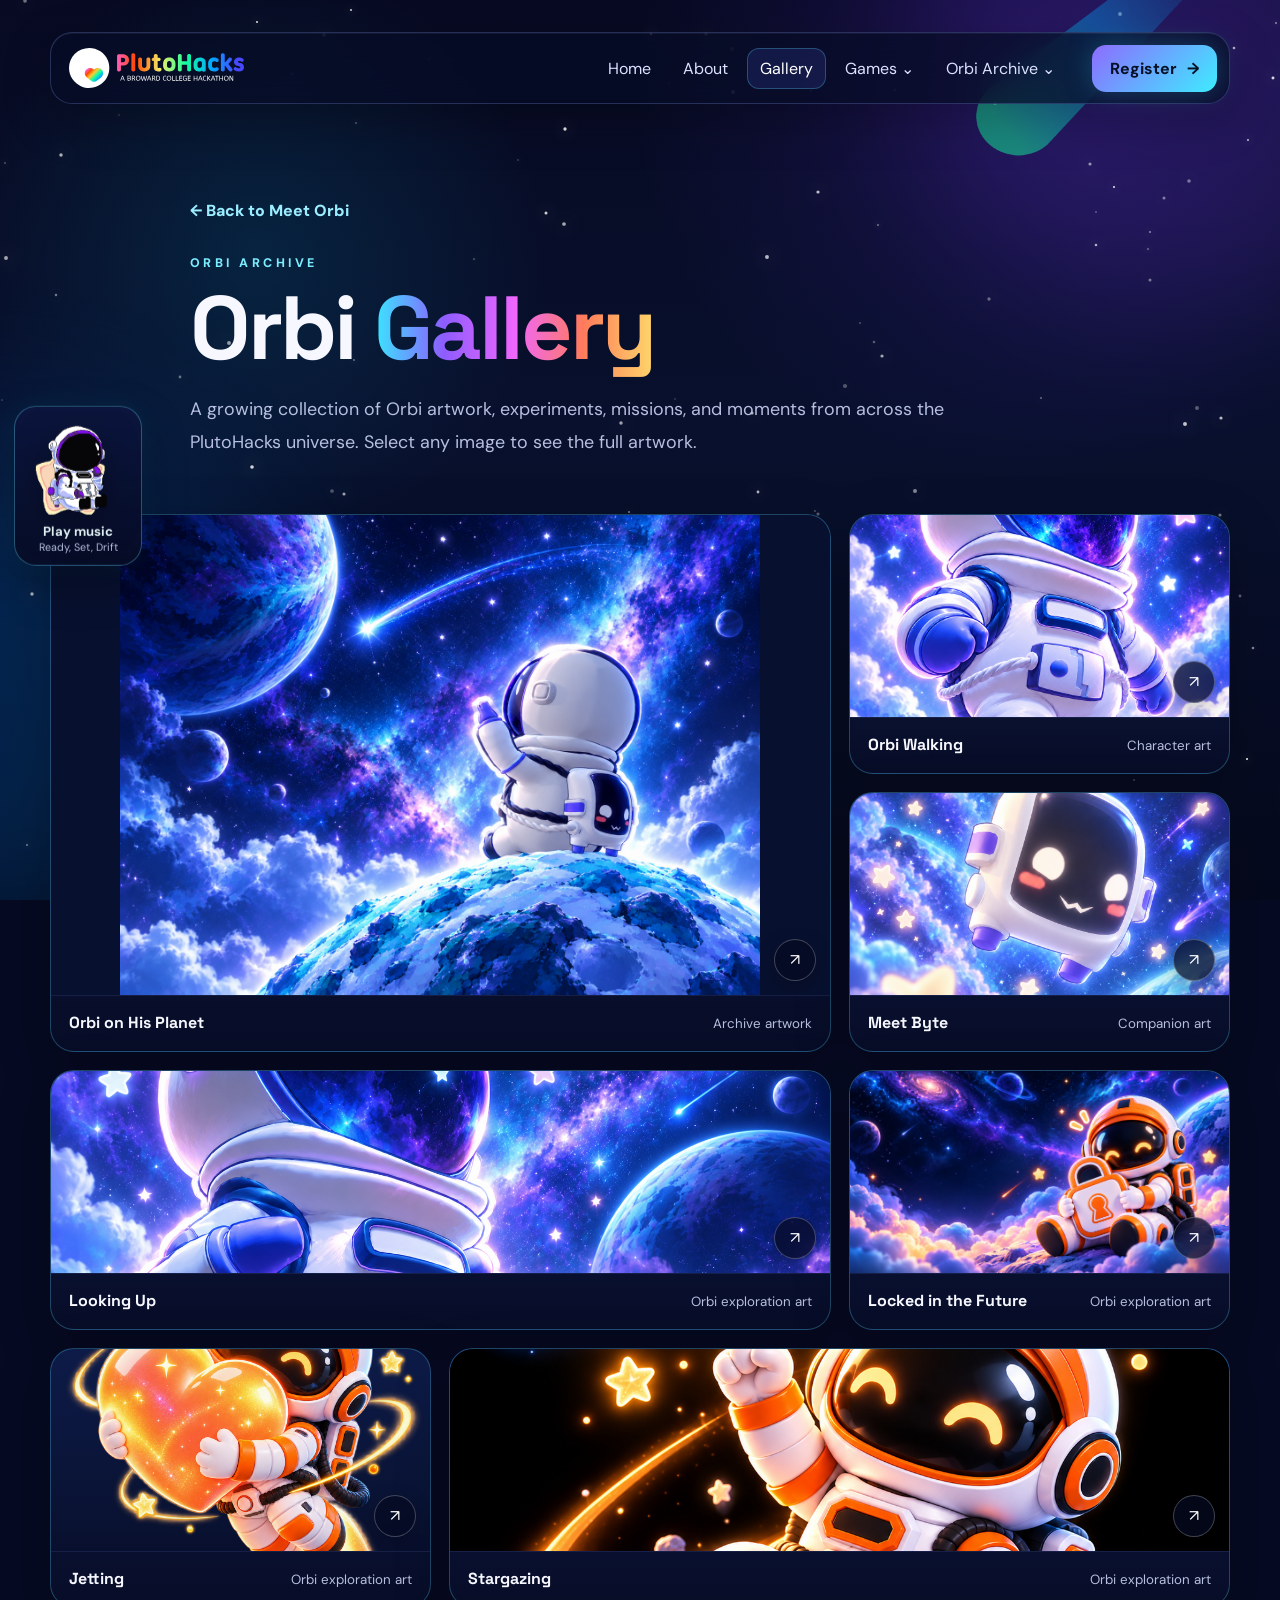
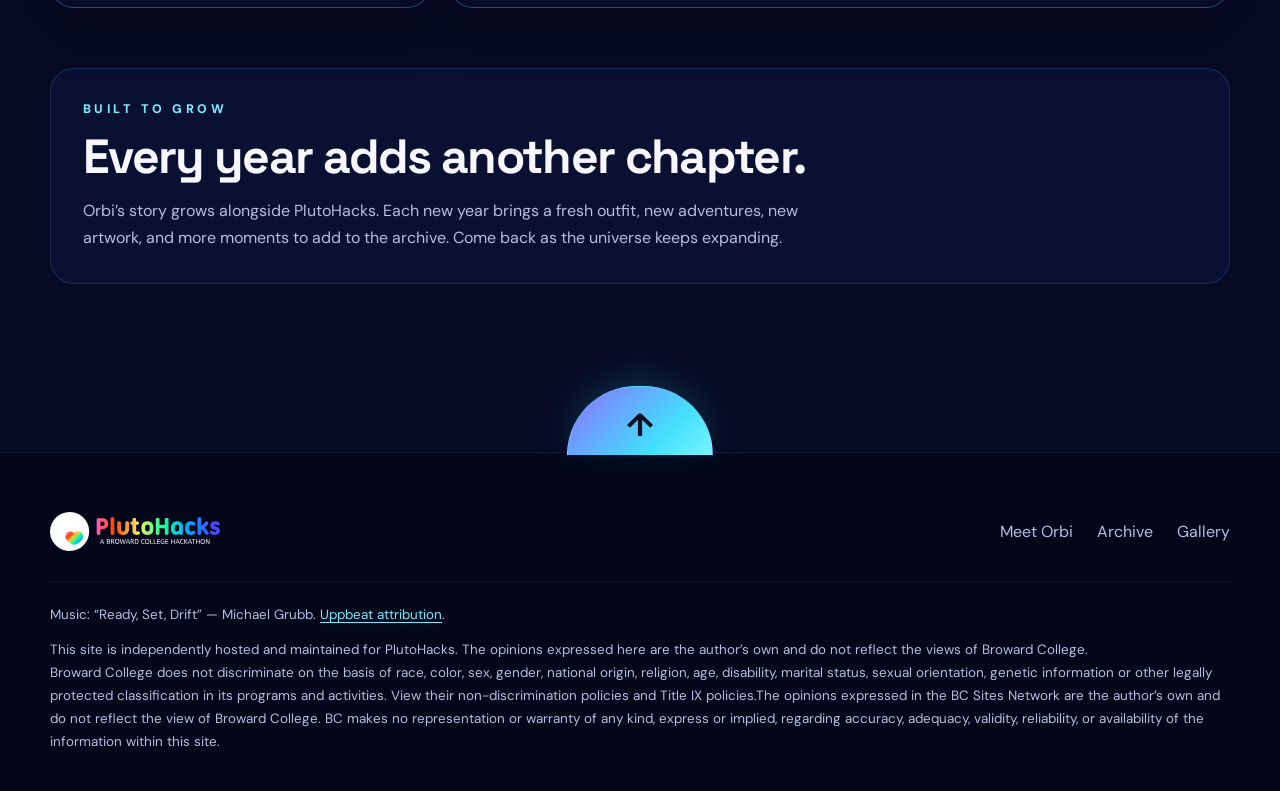
==== gallery.html @ 8a5a54f4 "initial comment" ====
<!doctype html>
<html lang="en">
<head>
  <meta charset="UTF-8" />
  <meta name="viewport" content="width=device-width, initial-scale=1.0" />
  <meta name="description" content="Explore artwork and moments from the PlutoHacks Orbi universe." />
  <title>Orbi Gallery | PlutoHacks</title>

  <link rel="preconnect" href="https://fonts.googleapis.com" />
  <link rel="preconnect" href="https://fonts.gstatic.com" crossorigin />
  <link href="https://fonts.googleapis.com/css2?family=DM+Sans:wght@400;500;600;700&family=Space+Grotesk:wght@500;600;700&display=swap" rel="stylesheet" />
  <link rel="stylesheet" href="styles.css" />
  <script src="script.js" defer></script>
  <script src="cursor.js" defer></script>
  <script src="sky-comets.js" defer></script>
</head>
<body>
  <div class="space-bg" aria-hidden="true">
    <div class="nebula nebula-one"></div>
    <div class="nebula nebula-two"></div>
    <div id="stars"></div>
  </div>

  <header class="site-header">
    <nav class="nav-shell" aria-label="Main navigation">
      <a class="brand" href="https://www.plutohacks.com/" aria-label="PlutoHacks home">
        <img src="assets/images/PlutohacksWhiteLogo.svg" alt="PlutoHacks" />
      </a>

      <button class="nav-toggle" type="button" aria-expanded="false" aria-controls="nav-links">
        <span></span><span></span><span></span>
        <span class="sr-only">Toggle navigation</span>
      </button>

      <div class="nav-links" id="nav-links">
        <a href="index.html">Home</a>
        <a href="index.html#about">About</a>
        <a class="active" href="gallery.html">Gallery</a>

        <div class="archive-menu nav-dropdown games-menu">
          <button class="archive-button dropdown-button" type="button" aria-expanded="false">
            Games <span aria-hidden="true">⌄</span>
          </button>
          <div class="archive-dropdown dropdown-panel">
            <a href="games.html"><span>Orbi Arcade</span><small>New</small></a>
            <a href="games.html#coming-soon"><span>Coming Soon</span></a>
          </div>
        </div>

        <div class="archive-menu nav-dropdown">
          <button class="archive-button dropdown-button" type="button" aria-expanded="false">
            Orbi Archive <span aria-hidden="true">⌄</span>
          </button>
          <div class="archive-dropdown dropdown-panel">
            <a class="current" href="index.html"><span>2026</span><small>Current</small></a>
            <a href="archive/2025/index.html"><span>2025</span></a>
          </div>
        </div>
      </div>

      <a class="nav-cta" href="https://www.plutohacks.com/">Register <span>→</span></a>
    </nav>
  </header>

  <main class="gallery-page">
    <section class="gallery-hero section-shell reveal">
      <a class="back-link" href="index.html#gallery">← Back to Meet Orbi</a>
      <p class="eyebrow">ORBI ARCHIVE</p>
      <h1>Orbi <span class="brand-gradient">Gallery</span></h1>
      <p class="gallery-lead">A growing collection of Orbi artwork, experiments, missions, and moments from across the PlutoHacks universe. Select any image to see the full artwork.</p>
    </section>

    <section class="full-gallery section-shell" aria-label="Orbi artwork gallery">
      <div class="full-gallery-grid">
        <figure class="full-gallery-card feature reveal">
          <button class="gallery-open" type="button" data-caption="Orbi on his planet — archive artwork" aria-label="Open full image: Orbi on his planet">
            <img src="assets/images/OrbiAwayonPlanet.png" alt="Orbi on his planet" />
            <span class="gallery-expand" aria-hidden="true">↗</span>
          </button>
          <figcaption><span>Orbi on His Planet</span><small>Archive artwork</small></figcaption>
        </figure>

        <figure class="full-gallery-card reveal">
          <button class="gallery-open" type="button" data-caption="Orbi walking" aria-label="Open full image: Orbi walking">
            <img src="assets/images/WalkingOrbi.png" alt="Orbi walking" />
            <span class="gallery-expand" aria-hidden="true">↗</span>
          </button>
          <figcaption><span>Orbi Walking</span><small>Character art</small></figcaption>
        </figure>

        <figure class="full-gallery-card reveal">
          <button class="gallery-open" type="button" data-caption="Byte — Orbi's companion" aria-label="Open full image: Byte, Orbi's companion">
            <img src="assets/images/ByteThebackpackSoloJourney.webp" alt="Byte, Orbi's companion" />
            <span class="gallery-expand" aria-hidden="true">↗</span>
          </button>
          <figcaption><span>Meet Byte</span><small>Companion art</small></figcaption>
        </figure>

        <figure class="full-gallery-card wide reveal">
          <button class="gallery-open" type="button" data-caption="Orbi looking upward" aria-label="Open full image: Orbi looking upward">
            <img src="assets/images/OrbiLookingUp.png" alt="Orbi looking upward" />
            <span class="gallery-expand" aria-hidden="true">↗</span>
          </button>
          <figcaption><span>Looking Up</span><small>Orbi exploration art</small></figcaption>
        </figure>

        <figure class="full-gallery-card reveal">
          <button class="gallery-open" type="button" data-caption="Orbi 2026 With the Lock" aria-label="Open full image: Orbi 2026 With the Lock">
            <img src="assets/images/OrbiWithTheLock.png" alt="Orbi 2026 With the Lock" />
            <span class="gallery-expand" aria-hidden="true">↗</span>
          </button>
          <figcaption><span>Locked in the Future</span><small>Orbi exploration art</small></figcaption>
        </figure>

        <figure class="full-gallery-card reveal">
          <button class="gallery-open" type="button" data-caption="Orbi 2026 Hero Image" aria-label="Open full image: Orbi 2026 Hero Image">
            <img src="assets/images/Orbi2026 Hero Image.png" alt="Orbi 2026 Hero Image" />
            <span class="gallery-expand" aria-hidden="true">↗</span>
          </button>
          <figcaption><span>Jetting</span><small>Orbi exploration art</small></figcaption>
        </figure>

        <figure class="full-gallery-card wide reveal">
          <button class="gallery-open" type="button" data-caption="Orbi 2026 Stargazing" aria-label="Open full image: Orbi 2026 Stargazing">
            <img src="assets/images/Orbi2026PointingAtTheStars.png" alt="Orbi 2026 Stargazing" />
            <span class="gallery-expand" aria-hidden="true">↗</span>
          </button>
          <figcaption><span>Stargazing</span><small>Orbi exploration art</small></figcaption>
        </figure>

      </div>

      <div class="gallery-note reveal">
        <p class="eyebrow">BUILT TO GROW</p>
        <h2>Every year adds another chapter.</h2>
        <p>Orbi’s story grows alongside PlutoHacks. Each new year brings a fresh outfit, new adventures, new artwork, and more moments to add to the archive. Come back as the universe keeps expanding.</p>
      </div>
    </section>
  </main>

  <aside class="orbi-music-player" aria-label="Orbi music player">
    <button class="orbi-music-toggle" type="button" aria-pressed="false" aria-label="Play Ready, Set, Drift and switch Orbi animation">
      <span class="orbi-music-gif-wrap" aria-hidden="true">
        <img class="orbi-music-gif orbi-music-gif-wave" src="assets/music-player/orbi-wave.gif" alt="" />
        <img class="orbi-music-gif orbi-music-gif-snap" src="assets/music-player/orbi-snap.gif" alt="" hidden />
      </span>
      <span class="orbi-music-copy">
        <strong class="orbi-music-status">Play music</strong>
        <small>Ready, Set, Drift</small>
      </span>
    </button>
    <audio class="orbi-music-audio" src="assets/music-player/ready-set-drift.mp3" loop preload="none"></audio>
  </aside>

  <footer class="footer">

    <button class="footer-back-to-top" type="button" aria-label="Back to top" title="Back to top">
      <span aria-hidden="true">↑</span>
    </button>
    <div class="section-shell footer-top">
      <img src="assets/images/PlutohacksWhiteLogo.svg" alt="PlutoHacks" />
      <div class="footer-links">
        <a href="index.html">Meet Orbi</a>
        <a href="index.html#evolution">Archive</a>
        <a href="gallery.html">Gallery</a>
      </div>
    </div>
    <div class="section-shell footer-legal">
      <p class="music-attribution">Music: “Ready, Set, Drift” — Michael Grubb. <a href="https://uppbeat.io/t/michael-grubb/ready-set-drift" target="_blank" rel="noopener noreferrer">Uppbeat attribution</a>.</p>
      <p>This site is independently hosted and maintained for PlutoHacks. The opinions expressed here are the author’s own and do not reflect the views of Broward College.</p>
      <p>Broward College does not discriminate on the basis of race, color, sex, gender, national origin, religion, age, disability, marital status, sexual orientation, genetic information or other legally protected classification in its programs and activities.​​ View their non-discrimination policies and Title IX policies.​​
         The opinions expressed in the BC Sites Network are the author’s own and do not reflect the view of Broward College. BC makes no representation or warranty of any kind, express or implied, regarding accuracy, adequacy, validity, reliability, or availability of the information within this site.</p>
    </div>
  </footer>

  <div class="image-lightbox" id="image-lightbox" role="dialog" aria-modal="true" aria-hidden="true" aria-label="Full-size gallery image">
    <div class="lightbox-panel" role="document">
      <button class="lightbox-close" type="button" aria-label="Close full image">×</button>
      <img class="lightbox-image" src="" alt="" />
      <p class="lightbox-caption"></p>
    </div>
  </div>
      <!--Special Background effects & Cursor-->
    <canvas id="comet-cursor" aria-hidden="true"></canvas>
    <canvas id="sky-comets" aria-hidden="true"></canvas>
</body>
</html>
---- styles.css ----
:root {
  --bg: #060a22;
  --bg-2: #0a1031;
  --surface: rgba(14, 24, 66, 0.72);
  --surface-strong: rgba(18, 31, 83, 0.92);
  --line: rgba(121, 151, 255, 0.25);
  --text: #f7f8ff;
  --muted: #b6bfdf;
  --cyan: #39e7ff;
  --blue: #4c8dff;
  --violet: #8e5cff;
  --pink: #ee66ff;
  --coral: #ff7b5b;
  --gold: #ffd56a;
  --shadow: 0 24px 80px rgba(0, 0, 0, 0.35);
  --radius-xl: 32px;
  --radius-lg: 24px;
  --radius-md: 18px;
  --page: min(1180px, calc(100% - 40px));
}

* { box-sizing: border-box; }
html { scroll-behavior: smooth; }
body {
  margin: 0;
  min-height: 100vh;
  overflow-x: hidden;
  color: var(--text);
  background: var(--bg);
  font-family: "DM Sans", sans-serif;
}
img { display: block; max-width: 100%; }
a { color: inherit; text-decoration: none; }
button { font: inherit; }

.sr-only {
  position: absolute;
  width: 1px;
  height: 1px;
  padding: 0;
  margin: -1px;
  overflow: hidden;
  clip: rect(0, 0, 0, 0);
  white-space: nowrap;
  border: 0;
}

.space-bg {
  position: fixed;
  inset: 0;
  z-index: -10;
  overflow: hidden;
  background:
    radial-gradient(circle at 80% 10%, rgba(110, 49, 255, 0.16), transparent 30%),
    radial-gradient(circle at 20% 28%, rgba(0, 213, 255, 0.11), transparent 24%),
    linear-gradient(180deg, #070a22 0%, #08102d 48%, #05091c 100%);
}

#stars { position: absolute; inset: 0; }
.star-dot {
  position: absolute;
  width: 2px;
  height: 2px;
  border-radius: 50%;
  background: white;
  box-shadow: 0 0 10px rgba(255,255,255,.85);
  animation: twinkle 3.5s ease-in-out infinite;
}
@keyframes twinkle { 0%,100%{opacity:.25} 50%{opacity:1} }

.nebula {
  position: absolute;
  width: 520px;
  height: 520px;
  border-radius: 50%;
  filter: blur(80px);
  opacity: .18;
}
.nebula-one { top: -200px; right: -160px; background: #7c3cff; }
.nebula-two { top: 48%; left: -260px; background: #008cff; }

.section-shell { width: var(--page); margin: 0 auto; }

.site-header {
  position: sticky;
  top: 16px;
  z-index: 50;
  padding: 16px 0;
}
.nav-shell {
  width: var(--page);
  min-height: 72px;
  margin: 0 auto;
  padding: 10px 12px 10px 18px;
  display: flex;
  align-items: center;
  gap: 24px;
  border: 1px solid rgba(135, 164, 255, .24);
  border-radius: 22px;
  background: rgba(7, 12, 39, .76);
  backdrop-filter: blur(20px);
  box-shadow: 0 16px 50px rgba(0,0,0,.24), inset 0 1px 0 rgba(255,255,255,.05);
}
.brand { flex: 0 0 auto; }
.brand img { width: 175px; }
.nav-links {
  display: flex;
  align-items: center;
  justify-content: center;
  gap: 6px;
  margin-left: auto;
}
.nav-links > a,
.archive-button {
  border: 0;
  background: transparent;
  color: #dce2ff;
  padding: 10px 13px;
  border-radius: 12px;
  cursor: pointer;
  transition: .2s ease;
}
.nav-links > a:hover,
.archive-button:hover,
.nav-links > a.active {
  background: rgba(92, 108, 255, .14);
  color: white;
}
.nav-links > a.active { box-shadow: inset 0 0 0 1px rgba(92, 217, 255, .28); }
.nav-cta {
  flex: 0 0 auto;
  display: inline-flex;
  align-items: center;
  gap: 10px;
  padding: 13px 18px;
  border-radius: 14px;
  color: #071125;
  font-weight: 700;
  background: linear-gradient(135deg, #8d6cff, #3eecff);
  box-shadow: 0 0 28px rgba(57, 231, 255, .25);
}
.archive-menu { position: relative; }
.archive-dropdown {
  position: absolute;
  top: calc(100% + 10px);
  right: 0;
  width: 170px;
  padding: 8px;
  border: 1px solid rgba(135, 164, 255, .24);
  border-radius: 16px;
  background: rgba(10, 17, 49, .97);
  box-shadow: var(--shadow);
  opacity: 0;
  visibility: hidden;
  transform: translateY(-6px);
  transition: .2s ease;
}
.archive-menu.open .archive-dropdown { opacity: 1; visibility: visible; transform: translateY(0); }
.archive-dropdown a {
  display: flex;
  align-items: center;
  justify-content: space-between;
  padding: 10px 12px;
  border-radius: 10px;
  color: var(--muted);
}
.archive-dropdown a:hover { background: rgba(83, 102, 255, .13); color: white; }
.archive-dropdown .current { color: white; }
.archive-dropdown small {
  padding: 3px 8px;
  border-radius: 999px;
  color: #04151c;
  background: var(--cyan);
  font-size: .68rem;
  font-weight: 800;
}
.games-menu .archive-dropdown a:first-child small {
  background: linear-gradient(90deg, #ffd56a, #ff9d66);
  color: #071125;
}
.nav-toggle { display: none; }

.hero {
  position: relative;
  z-index: 1;
  display: grid;
  grid-template-columns: .9fr 1.1fr;
  align-items: center;
}
.eyebrow {
  margin: 0 0 16px;
  color: #7cecff;
  font-size: .78rem;
  font-weight: 800;
  letter-spacing: .28em;
}
h1,h2,h3 { margin: 0; font-family: "Space Grotesk", sans-serif; letter-spacing: -.035em; }
h1 { font-size: clamp(4rem, 7vw, 6.8rem); line-height: .92; }
h2 { font-size: clamp(2.4rem, 4vw, 4rem); line-height: 1; }
h3 { font-size: 1.35rem; }
.year-gradient,
.brand-gradient {
  background: linear-gradient(90deg, var(--cyan), var(--violet), var(--pink), var(--coral), var(--gold));
  -webkit-background-clip: text;
  background-clip: text;
  color: transparent;
}
.year-gradient { display: block; }
.hero-kicker {
  margin: 24px 0 12px;
  font-size: 1.3rem;
  font-weight: 700;
}
.hero-text,
.section-intro > p:last-child,
.section-heading-row p,
.glass-card p,
.year-card p,
.cta-panel p,
.footer-legal p {
  color: var(--muted);
  line-height: 1.7;
}
.hero-text { max-width: 610px; font-size: 1.08rem; }
.hero-actions { display: flex; flex-wrap: wrap; gap: 14px; margin-top: 30px; }
.button {
  min-height: 50px;
  padding: 0 20px;
  display: inline-flex;
  align-items: center;
  justify-content: center;
  gap: 10px;
  border-radius: 14px;
  font-weight: 800;
  transition: .2s ease;
}
.button:hover { transform: translateY(-2px); }
.button-primary {
  color: #06111b;
  background: linear-gradient(120deg, #d96bff, #3ce8ff);
  box-shadow: 0 0 30px rgba(69, 222, 255, .24);
}
.button-secondary { border: 1px solid rgba(112, 215, 255, .45); background: rgba(14, 24, 66, .38); }

.hero-art {
  position: relative;
  display: grid;
  place-items: center;
  isolation: isolate;
  overflow: visible;
}
.hero-art::before {
  content: "";
  position: absolute;
  inset: 10% 10% 8% 10%;
  z-index: -3;
  border-radius: 50%;
  background: radial-gradient(circle at 50% 50%, rgba(77, 231, 255, .18), transparent 46%), radial-gradient(circle at 70% 25%, rgba(200, 73, 255, .16), transparent 34%);
  filter: blur(10px);
}
.hero-art::after {
  content: "";
  position: absolute;
  left: 12%;
  right: 12%;
  bottom: 1%;
  height: 22%;
  z-index: -2;
  border-radius: 50%;
  background: radial-gradient(circle at 50% 55%, rgba(103, 214, 255, .18), rgba(147, 92, 255, .06) 50%, transparent 75%);
  filter: blur(16px);
}
.hero-art-clean {
  align-self: end;
}
.orbi-frame {
  width: min(100%, 860px);
  margin-top: -14px;
  padding-inline: 0;
  display: grid;
  place-items: center;
  overflow: visible;
  background: none;
}
.orbi-frame img {
  width: min(100%, 810px);
  max-width: 100%;
  height: auto;
  display: block;
  transform: none;
  filter: saturate(1.08) drop-shadow(0 34px 42px rgba(0,0,0,.38));
}
.orbit {
  position: absolute;
  border: 2px solid rgba(83, 217, 255, .28);
  border-radius: 50%;
  transform: rotate(-18deg);
  z-index: -2;
}
.orbit-one { width: 96%; height: 36%; }
.orbit-two { width: 76%; height: 24%; border-color: rgba(180, 81, 255, .32); transform: rotate(26deg); }
.planet-small {
  position: absolute;
  top: 2%; right: 9%;
  width: 62px; height: 62px;
  border-radius: 50%;
  background: radial-gradient(circle at 35% 32%, #9af7ff, #0aa5ff 42%, #5d3af1 76%, #1c1948 100%);
  box-shadow: 0 0 34px rgba(0, 200, 255, .42);
}
.glow-star { position: absolute; color: var(--gold); filter: drop-shadow(0 0 12px #ffc95b); }
.star-one { top: 19%; left: 10%; font-size: 3rem; }
.star-two { right: 6%; bottom: 22%; font-size: 1.8rem; }
.hand-note { position: absolute; right: 0; top: 18%; color: #d9e2ff; font-size: 1.08rem; transform: rotate(-7deg); }


/* Full-bleed Haikei wave transition below the hero */
.hero-wave-divider {
  position: relative;
  z-index: 0;
  width: 100%;
  margin-top: clamp(-138px, -10vw, -86px);
  overflow: hidden;
  line-height: 0;
  pointer-events: none;
}
.hero-wave-divider::before {
  content: "";
  position: absolute;
  inset: 20% 0 0;
  background: linear-gradient(180deg, transparent, rgba(9, 16, 45, .22));
  pointer-events: none;
}
.hero-wave-divider img {
  width: 100%;
  height: clamp(165px, 19vw, 290px);
  display: block;
  object-fit: fill;
  object-position: center top;
}

.about { padding: 100px 0; display: grid; grid-template-columns: .72fr 1.28fr; gap: 54px; align-items: start; }
.section-intro { position: sticky; top: 120px; }
.section-intro h2 { margin-bottom: 24px; }
.feature-grid { display: grid; grid-template-columns: repeat(3, 1fr); gap: 18px; }
.glass-card {
  position: relative;
  overflow: hidden;
  min-height: 470px;
  padding: 16px 18px 24px;
  border: 1px solid rgba(117, 154, 255, .26);
  border-radius: var(--radius-lg);
  background: linear-gradient(180deg, rgba(16,31,82,.82), rgba(10,16,45,.78));
  box-shadow: inset 0 1px 0 rgba(255,255,255,.04), var(--shadow);
}
.card-visual {
  height: auto;
  aspect-ratio: 16 / 10;
  margin: -4px -6px 20px;
  display: grid;
  place-items: center;
  overflow: hidden;
  border-radius: 18px;
  background: radial-gradient(circle, rgba(54, 165, 255, .28), rgba(10, 16, 45, .25) 65%);
}
.card-visual img {
  width: 100%;
  height: 100%;
  object-fit: contain;
  object-position: center;
}
.crop-top img { object-position: center; }
.star-card { font-size: 5rem; color: var(--gold); text-shadow: 0 0 24px rgba(255,208,89,.8); }
.icon-pill { margin-bottom: 12px; font-size: 1.25rem; }
.glass-card h3 { margin-bottom: 10px; }

.evolution {
  padding: 100px 0 110px;
  border-block: 1px solid rgba(111, 141, 255, .10);
  background: linear-gradient(180deg, rgba(10, 20, 56, .36), rgba(7, 12, 37, .55));
}
.section-heading-row { display: flex; justify-content: space-between; align-items: end; gap: 30px; margin-bottom: 34px; }
.section-heading-row h2 { margin-bottom: 12px; }
.evolution-carousel {
  position: relative;
}
.evolution-controls {
  display: grid;
  grid-template-columns: 48px 1fr 48px;
  gap: 14px;
  align-items: center;
  margin-bottom: 18px;
}
.evolution-hint {
  margin: 0;
  text-align: center;
  color: #9eb1db;
  font-size: .88rem;
}
.evolution-arrow {
  width: 48px;
  height: 48px;
  display: grid;
  place-items: center;
  border-radius: 50%;
  border: 1px solid rgba(117, 154, 255, .35);
  background: rgba(12, 23, 61, .86);
  color: #eaf4ff;
  font-size: 1.25rem;
  cursor: pointer;
  transition: transform .2s ease, border-color .2s ease, background .2s ease, opacity .2s ease;
}
.evolution-arrow:hover:not(:disabled),
.evolution-arrow:focus-visible:not(:disabled) {
  transform: translateY(-2px);
  border-color: rgba(95, 234, 255, .82);
  background: rgba(27, 50, 108, .95);
}
.evolution-arrow:disabled {
  opacity: .3;
  cursor: default;
}
.evolution-viewport {
  position: relative;
  overflow: hidden;
}
.evolution-viewport::before,
.evolution-viewport::after {
  content: "";
  position: absolute;
  z-index: 2;
  top: 0;
  bottom: 12px;
  width: 54px;
  pointer-events: none;
}
.evolution-viewport::before {
  left: 0;
  background: linear-gradient(90deg, rgba(8, 14, 40, .92), transparent);
}
.evolution-viewport::after {
  right: 0;
  background: linear-gradient(270deg, rgba(8, 14, 40, .92), transparent);
}
.evolution-track {
  display: flex;
  gap: 24px;
  overflow-x: auto;
  overscroll-behavior-inline: contain;
  scroll-snap-type: x mandatory;
  scroll-behavior: smooth;
  scrollbar-width: none;
  padding: 10px 54px 22px;
  cursor: grab;
}
.evolution-track::-webkit-scrollbar { display: none; }
.evolution-track.dragging {
  cursor: grabbing;
  scroll-snap-type: none;
  scroll-behavior: auto;
}
.year-card {
  position: relative;
  flex: 0 0 clamp(330px, 70vw, 520px);
  min-height: 340px;
  padding: 28px;
  display: grid;
  grid-template-columns: 1fr 1fr;
  align-items: center;
  overflow: hidden;
  scroll-snap-align: center;
  border-radius: 28px;
  border: 1px solid rgba(117, 154, 255, .27);
  background: linear-gradient(145deg, rgba(18, 35, 85, .86), rgba(9, 15, 44, .88));
  box-shadow: var(--shadow);

}

.year-card:not(:last-child)::after {
  content: "";
  position: absolute;
  top: 50%;
  right: -25px;
  width: 25px;
  height: 1px;
  background: linear-gradient(90deg, rgba(95, 234, 255, .58), rgba(152, 108, 255, .25));
}

.year-2026 { border-color: rgba(57, 231, 255, .62); box-shadow: 0 0 50px rgba(77, 104, 255, .12), inset 0 0 36px rgba(80, 219, 255, .06); }
.evolution-progress {
  height: 4px;
  margin: 4px 54px 0;
  overflow: hidden;
  border-radius: 999px;
  background: rgba(111, 141, 255, .12);
}
.evolution-progress-bar {
  display: block;
  width: 0;
  height: 100%;
  border-radius: inherit;
  background: linear-gradient(90deg, #5feaff, #986cff, #ff8e75);
  transition: width .12s linear;
}
.year-card img { width: 100%; max-height: 250px; object-fit: contain; }
.year-pill { display: inline-flex; padding: 6px 11px; border-radius: 999px; background: #1d3977; color: #e6edff; font-weight: 800; font-size: .8rem; margin-bottom: 16px; }
.year-pill.current { background: linear-gradient(90deg, #5feaff, #986cff); color: #061321; }
.mini-label { margin: 8px 0 10px !important; color: #80eaff !important; font-size: .75rem; font-weight: 800; letter-spacing: .18em; }
.year-copy > a { display: inline-block; margin-top: 12px; color: #7cecff; font-weight: 700; }
.future-orbi {
  width: 210px; height: 210px;
  justify-self: end;
  display: grid;
  place-items: center;
  border-radius: 50%;
  border: 1px dashed rgba(120, 235, 255, .55);
  color: #d8f8ff;
  text-align: center;
  font-weight: 800;
  letter-spacing: .12em;
  background: radial-gradient(circle, rgba(66, 205, 255, .22), rgba(120, 62, 255, .08) 55%, transparent 70%);
}

.gallery { padding: 110px 0; }
.text-link { color: #78ecff; font-weight: 800; white-space: nowrap; }
.gallery-grid { display: grid; grid-template-columns: 1.3fr .85fr .85fr; grid-template-rows: 210px 210px; gap: 16px; }
.gallery-item { margin: 0; overflow: hidden; border-radius: 20px; border: 1px solid rgba(70, 222, 255, .36); background: #101a49; box-shadow: 0 0 30px rgba(0, 222, 255, .08); }
.gallery-item img { width: 100%; height: 100%; object-fit: cover; transition: transform .35s ease; }
.gallery-item:hover img { transform: scale(1.045); }
.gallery-main { grid-row: 1 / 3; }
.gallery-main img { object-fit: contain; background: radial-gradient(circle, #173a77, #07102f 70%); }

.cta { padding: 20px 0 110px; }
.cta-panel {
  min-height: 330px;
  position: relative;
  overflow: hidden;
  padding: 54px;
  display: grid;
  grid-template-columns: 1fr .45fr;
  align-items: center;
  border: 1px solid rgba(111, 160, 255, .30);
  border-radius: var(--radius-xl);
  background:
    radial-gradient(circle at 88% 24%, rgba(123, 67, 255, .20), transparent 35%),
    radial-gradient(circle at 13% 100%, rgba(0, 196, 255, .14), transparent 36%),
    linear-gradient(135deg, rgba(15,31,78,.94), rgba(7,13,38,.94));
  box-shadow: var(--shadow);
}
.cta-panel h2 { margin-bottom: 16px; }
.cta-panel p { max-width: 720px; }
.cta-planet-art {
  position: relative;
  justify-self: center;
  width: min(100%, 360px);
  display: grid;
  place-items: center;
  filter: drop-shadow(0 0 34px rgba(91, 190, 255, .24));
}
.cta-planet-art img {
  display: block;
  width: 100%;
  height: auto;
  object-fit: contain;
}

.footer { border-top: 1px solid rgba(126, 151, 255, .12); background: rgba(3, 7, 22, .66); }
.footer-top { min-height: 100px; display: flex; align-items: center; justify-content: space-between; gap: 30px; }
.footer-top img { width: 170px; }
.footer-links { display: flex; gap: 24px; color: var(--muted); }
.footer-legal { padding: 22px 0 38px; border-top: 1px solid rgba(126,151,255,.1); }
.footer-legal p { margin: 0; font-size: .84rem; }

.reveal { opacity: 0; transform: translateY(20px); transition: opacity .65s ease, transform .65s ease; }
.reveal.visible { opacity: 1; transform: none; }

@media (max-width: 980px) {
  .nav-cta { display: none; }
  .nav-toggle { margin-left: auto; width: 44px; height: 44px; display: grid; place-content: center; gap: 5px; border: 1px solid var(--line); border-radius: 12px; background: rgba(255,255,255,.03); }
  .nav-toggle span:not(.sr-only) { width: 20px; height: 2px; background: white; display: block; }
  .nav-links {
    position: absolute;
    left: 20px; right: 20px; top: calc(100% + 8px);
    padding: 12px;
    display: none;
    flex-direction: column;
    align-items: stretch;
    border: 1px solid var(--line);
    border-radius: 18px;
    background: rgba(7, 12, 39, .98);
  }
  .nav-links.open { display: flex; }
  .archive-dropdown { position: static; width: 100%; margin-top: 6px; }
  .hero { min-height: auto; grid-template-columns: 1fr; padding-top: 70px; }
  .hero-copy { text-align: center; }
  .hero-text { margin-inline: auto; }
  .hero-actions { justify-content: center; }
  .hero-art { min-height: 500px; }
  .hero-wave-divider { margin-top: -88px; }
  .hero-wave-divider img { height: 170px; }
  .about { grid-template-columns: 1fr; }
  .section-intro { position: static; }
  .feature-grid { grid-template-columns: repeat(2, 1fr); }
  .feature-grid .glass-card:last-child { grid-column: 1 / -1; min-height: 370px; }
  .gallery-grid { grid-template-columns: 1fr 1fr; grid-template-rows: 320px 220px 220px; }
  .gallery-main { grid-column: 1 / -1; grid-row: auto; }
  .cta-panel { grid-template-columns: 1fr; text-align: center; }
  .cta-panel .hero-actions { justify-content: center; }
  .cta-planet-art { margin-top: 40px; width: min(100%, 330px); }
}

@media (max-width: 680px) {
  :root { --page: min(100% - 24px, 1180px); }
  .site-header { top: 4px; }
  .nav-shell { min-height: 64px; border-radius: 18px; }
  .brand img { width: 145px; }
  h1 { font-size: clamp(3.35rem, 17vw, 5rem); }
  .hero { padding-top: 48px; gap: 24px; }
  .hero-art { min-height: 440px; padding-inline: 0; }
  .hero-wave-divider { margin-top: -54px; }
  .hero-wave-divider img { height: 122px; }
  .orbi-frame { width: min(100%, 620px); margin-top: 0; }
  .orbi-frame img { width: min(100%, 560px); }
  .card-visual img { padding: 6px; }
  .about, .gallery { padding: 78px 0; }
  .evolution { padding: 78px 0; }
  .feature-grid { grid-template-columns: 1fr; }
  .feature-grid .glass-card:last-child { grid-column: auto; }
  .glass-card { min-height: 420px; }
  .year-card { flex-basis: min(86vw, 430px); grid-template-columns: 1fr; gap: 20px; }
  .evolution-track { padding-inline: 22px; }
  .evolution-viewport::before, .evolution-viewport::after { width: 22px; }
  .evolution-progress { margin-inline: 22px; }
  .evolution-controls { grid-template-columns: 44px 1fr 44px; }
  .evolution-arrow { width: 44px; height: 44px; }
  .future-orbi { justify-self: center; }
  .section-heading-row { align-items: start; flex-direction: column; }
  .gallery-grid { display: grid; grid-template-columns: 1fr; grid-template-rows: repeat(4, 250px); }
  .gallery-main { grid-column: auto; }
  .cta-panel { padding: 34px 22px; }
  .cta-planet-art { width: min(92vw, 280px); }
  .footer-top { padding: 30px 0; flex-direction: column; align-items: flex-start; }
  .footer-links { flex-wrap: wrap; }
}

@media (prefers-reduced-motion: reduce) {
  *, *::before, *::after { scroll-behavior: auto !important; animation: none !important; transition: none !important; }
  .reveal { opacity: 1; transform: none; }
}


/* ---------- Click-to-open gallery viewer ---------- */
.gallery-open {
  position: relative;
  width: 100%;
  height: 100%;
  padding: 0;
  display: block;
  overflow: hidden;
  border: 0;
  color: inherit;
  background: transparent;
  cursor: zoom-in;
}

.gallery-open:focus-visible {
  outline: 3px solid var(--cyan);
  outline-offset: -4px;
}

.gallery-expand {
  position: absolute;
  right: 14px;
  bottom: 14px;
  width: 42px;
  height: 42px;
  display: grid;
  place-items: center;
  border: 1px solid rgba(255,255,255,.24);
  border-radius: 50%;
  color: white;
  background: rgba(6, 10, 34, .72);
  backdrop-filter: blur(10px);
  box-shadow: 0 8px 22px rgba(0,0,0,.24);
  transition: transform .2s ease, background .2s ease;
  pointer-events: none;
}

.gallery-open:hover .gallery-expand {
  transform: scale(1.07);
  background: rgba(16, 30, 76, .92);
}

.gallery-open img {
  width: 100%;
  height: 100%;
  object-fit: cover;
  transition: transform .35s ease;
}

.gallery-open:hover img { transform: scale(1.045); }
.gallery-main .gallery-open img {
  object-fit: contain;
  background: radial-gradient(circle, #173a77, #07102f 70%);
}

/*
  Fixed overlay lightbox. This follows the same basic idea as the 2025 gallery:
  hidden by default, then displayed over the entire viewport when an image is clicked.
*/
.image-lightbox {
  display: none;
  position: fixed;
  inset: 0;
  z-index: 9999;
  align-items: center;
  justify-content: center;
  padding: 24px;
  background: rgba(1, 4, 18, .94);
  backdrop-filter: blur(12px);
}

.image-lightbox.is-open { display: flex; }

.lightbox-panel {
  position: relative;
  width: min(96vw, 1500px);
  max-height: calc(100vh - 48px);
  padding: 58px 18px 18px;
  display: flex;
  flex-direction: column;
  align-items: center;
  gap: 14px;
  overflow: auto;
  border: 1px solid rgba(112, 214, 255, .28);
  border-radius: 24px;
  background: rgba(5, 9, 29, .96);
  box-shadow: 0 30px 100px rgba(0,0,0,.55), 0 0 50px rgba(66, 212, 255, .10);
}

.lightbox-image {
  display: block;
  max-width: 100%;
  width: auto;
  height: auto;
  max-height: calc(100vh - 180px);
  object-fit: contain;
  border-radius: 16px;
}

.lightbox-caption {
  margin: 0;
  padding: 0 8px 4px;
  color: var(--muted);
  text-align: center;
  line-height: 1.5;
}

.lightbox-close {
  position: absolute;
  z-index: 2;
  top: 10px;
  right: 10px;
  width: 46px;
  height: 46px;
  display: grid;
  place-items: center;
  border: 1px solid rgba(255,255,255,.26);
  border-radius: 50%;
  color: white;
  background: rgba(16, 25, 66, .96);
  cursor: pointer;
  font-size: 1.9rem;
  line-height: 1;
}

.lightbox-close:hover { background: rgba(34, 49, 110, .98); }
.lightbox-close:focus-visible {
  outline: 3px solid var(--cyan);
  outline-offset: 2px;
}

body.lightbox-open { overflow: hidden; }

@media (max-width: 700px) {
  .image-lightbox { padding: 10px; }

  .lightbox-panel {
    width: 100%;
    max-height: calc(100vh - 20px);
    padding: 56px 10px 12px;
    border-radius: 18px;
  }

  .lightbox-image {
    max-width: 100%;
    max-height: calc(100vh - 150px);
    border-radius: 12px;
  }

  .lightbox-close {
    top: 8px;
    right: 8px;
    width: 44px;
    height: 44px;
  }
}

/* ---------- Dedicated gallery page ---------- */
.gallery-page { min-height: 80vh; }
.gallery-hero { padding: 96px 0 56px; max-width: 900px; }
.gallery-hero h1 { margin-bottom: 24px; }
.gallery-lead { max-width: 760px; margin: 0; color: var(--muted); font-size: 1.12rem; line-height: 1.8; }
.back-link { display: inline-flex; margin-bottom: 34px; color: #9beeff; font-weight: 800; }
.full-gallery { padding: 0 0 110px; }
.full-gallery-grid {
  display: grid;
  grid-template-columns: repeat(12, 1fr);
  grid-auto-rows: 260px;
  gap: 18px;
}
.full-gallery-card {
  grid-column: span 4;
  margin: 0;
  overflow: hidden;
  display: grid;
  grid-template-rows: minmax(0, 1fr) auto;
  border: 1px solid rgba(92, 215, 255, .28);
  border-radius: 24px;
  background: linear-gradient(180deg, rgba(15, 30, 79, .86), rgba(8, 14, 40, .92));
  box-shadow: 0 18px 55px rgba(0,0,0,.22);
}
.full-gallery-card.feature { grid-column: span 8; grid-row: span 2; }
.full-gallery-card.wide { grid-column: span 8; }
.full-gallery-card .gallery-open { min-height: 0; }
.full-gallery-card .gallery-open img { object-fit: cover; }
.full-gallery-card.feature .gallery-open img { object-fit: contain; background: radial-gradient(circle, #173a77, #07102f 70%); }
.full-gallery-card figcaption {
  padding: 16px 18px 18px;
  display: flex;
  align-items: baseline;
  justify-content: space-between;
  gap: 12px;
  border-top: 1px solid rgba(126,151,255,.12);
}
.full-gallery-card figcaption span { font-family: "Space Grotesk", sans-serif; font-weight: 700; }
.full-gallery-card figcaption small { color: var(--muted); }
.gallery-note {
  margin-top: 60px;
  padding: 32px;
  border: 1px solid rgba(118, 147, 255, .20);
  border-radius: 24px;
  background: rgba(12, 21, 59, .62);
}
.gallery-note h2 { margin-bottom: 14px; font-size: clamp(2rem, 4vw, 3rem); }
.gallery-note > p:last-child { max-width: 760px; margin-bottom: 0; color: var(--muted); line-height: 1.7; }
.gallery-note code { color: #a8f4ff; }

@media (max-width: 980px) {
  .full-gallery-grid { grid-auto-rows: 240px; }
  .full-gallery-card, .full-gallery-card.feature, .full-gallery-card.wide { grid-column: span 6; grid-row: auto; }
  .full-gallery-card.feature { grid-row: span 2; }
}

@media (max-width: 680px) {
  .gallery-hero { padding: 58px 0 38px; }
  .full-gallery { padding-bottom: 78px; }
  .full-gallery-grid { grid-template-columns: 1fr; grid-auto-rows: auto; gap: 14px; }
  .full-gallery-card, .full-gallery-card.feature, .full-gallery-card.wide { grid-column: auto; grid-row: auto; }
  .full-gallery-card .gallery-open { aspect-ratio: 4 / 3; }
  .full-gallery-card.feature .gallery-open { aspect-ratio: 1 / 1; }
  .full-gallery-card figcaption { align-items: flex-start; flex-direction: column; gap: 4px; }
  .image-lightbox { width: 100vw; height: 100vh; margin: 0; }
  .lightbox-panel { padding: 64px 10px 12px; border: 0; border-radius: 0; }
  .lightbox-close { top: 12px; right: 12px; width: 48px; height: 48px; }
  .lightbox-caption { font-size: .92rem; }
  .gallery-expand { width: 46px; height: 46px; }
}

.games-grid {
  display: grid;
  grid-template-columns: repeat(2, minmax(0, 1fr));
  gap: 18px;
  padding-bottom: 100px;
}
@media (max-width: 680px) {
  .games-grid { grid-template-columns: 1fr; }
}

.game-card {
  display: flex;
  flex-direction: column;
}
.game-card-action {
  align-self: flex-start;
  margin-top: auto;
}

/* ---------- Orbi music player ---------- */
.orbi-music-player {
  z-index: 46;
  color: var(--text);
}

.orbi-music-toggle {
  width: 128px;
  padding: 10px 8px 12px;
  display: flex;
  flex-direction: column;
  align-items: center;
  gap: 7px;
  border: 1px solid rgba(100, 218, 255, .34);
  border-radius: 22px;
  color: inherit;
  background: linear-gradient(180deg, rgba(12, 22, 62, .94), rgba(7, 12, 37, .92));
  box-shadow: 0 18px 46px rgba(0, 0, 0, .32), 0 0 28px rgba(57, 231, 255, .08);
  backdrop-filter: blur(16px);
  cursor: pointer;
}

.orbi-music-toggle:focus-visible,
.footer-back-to-top:focus-visible {
  outline: 3px solid var(--cyan);
  outline-offset: 4px;
}

.orbi-music-gif-wrap {
  width: 100px;
  height: 100px;
  display: grid;
  place-items: center;
}

.orbi-music-gif {
  grid-area: 1 / 1;
  width: 100%;
  height: 100%;
  object-fit: contain;
  filter: drop-shadow(0 9px 18px rgba(0,0,0,.28));
}

.orbi-music-gif[hidden] { display: none; }

.orbi-music-copy {
  display: grid;
  gap: 2px;
  text-align: center;
  line-height: 1.15;
}

.orbi-music-copy strong {
  color: #eafcff;
  font-size: .82rem;
}

.orbi-music-copy small {
  color: var(--muted);
  font-size: .67rem;
}

.orbi-music-toggle[aria-pressed="true"] {
  border-color: rgba(255, 213, 106, .52);
  box-shadow: 0 18px 46px rgba(0, 0, 0, .32), 0 0 30px rgba(255, 174, 67, .13);
}

@media (min-width: 981px) {
  .orbi-music-player {
    position: fixed;
    left: 14px;
    top: 54%;
    transform: translateY(-50%);
  }

  .orbi-music-toggle {
    animation: orbiMusicFloat 6s ease-in-out infinite;
  }
}

@keyframes orbiMusicFloat {
  0%, 100% { transform: translateY(0); }
  50% { transform: translateY(-10px); }
}

/* ---------- Footer back-to-top tab ---------- */
.footer {
  position: relative;
  margin-top: 58px;
  padding-top: 28px;
}

.footer-back-to-top {
  position: absolute;
  left: 50%;
  top: -67px;
  width: 146px;
  height: 69px;
  padding: 0;
  display: grid;
  place-items: center;
  transform: translateX(-50%);
  border: 1px solid rgba(113, 216, 255, .42);
  border-bottom: 0;
  border-radius: 90px 90px 0 0;
  color: #071125;
  background: linear-gradient(135deg, #8d6cff 0%, #43dfff 68%, #77f6ff 100%);
  box-shadow: 0 -10px 34px rgba(64, 211, 255, .16);
  cursor: pointer;
  transition: transform .2s ease, filter .2s ease;
}

.footer-back-to-top span {
  display: block;
  margin-top: 7px;
  font-size: 2rem;
  font-weight: 800;
  line-height: 1;
}

.footer-back-to-top:hover {
  transform: translateX(-50%) translateY(-4px);
  filter: brightness(1.08);
}

.footer-legal .music-attribution {
  margin-bottom: 12px;
}

.footer-legal .music-attribution a {
  color: #78ecff;
  text-decoration: underline;
  text-underline-offset: 3px;
}

@media (max-width: 980px) {
  .orbi-music-player {
    position: relative;
    width: min(100% - 32px, 390px);
    margin: 46px auto 78px;
  }

  .orbi-music-toggle {
    width: 100%;
    min-height: 112px;
    padding: 10px 18px;
    flex-direction: row;
    justify-content: center;
    gap: 16px;
  }

  .orbi-music-gif-wrap {
    flex: 0 0 92px;
    width: 92px;
    height: 92px;
  }

  .orbi-music-copy {
    min-width: 0;
    text-align: left;
  }

  .orbi-music-copy strong { font-size: 1rem; }
  .orbi-music-copy small { font-size: .78rem; }

  .footer {
    margin-top: 0;
    padding-top: 30px;
  }

  .footer-back-to-top {
    top: -67px;
    width: 146px;
    height: 69px;
  }
}

@media (max-width: 520px) {
  .orbi-music-player {
    width: min(100% - 24px, 360px);
    margin-top: 34px;
    margin-bottom: 70px;
  }

  .orbi-music-toggle {
    min-height: 98px;
    padding-inline: 12px;
    gap: 12px;
  }

  .orbi-music-gif-wrap {
    flex-basis: 78px;
    width: 78px;
    height: 78px;
  }

  .footer-back-to-top {
    top: -67px;
    width: 118px;
    height: 70px;
  }

  .footer-back-to-top span { font-size: 1.75rem; }
}

@media (prefers-reduced-motion: reduce) {
  .orbi-music-toggle { animation: none !important; }
}
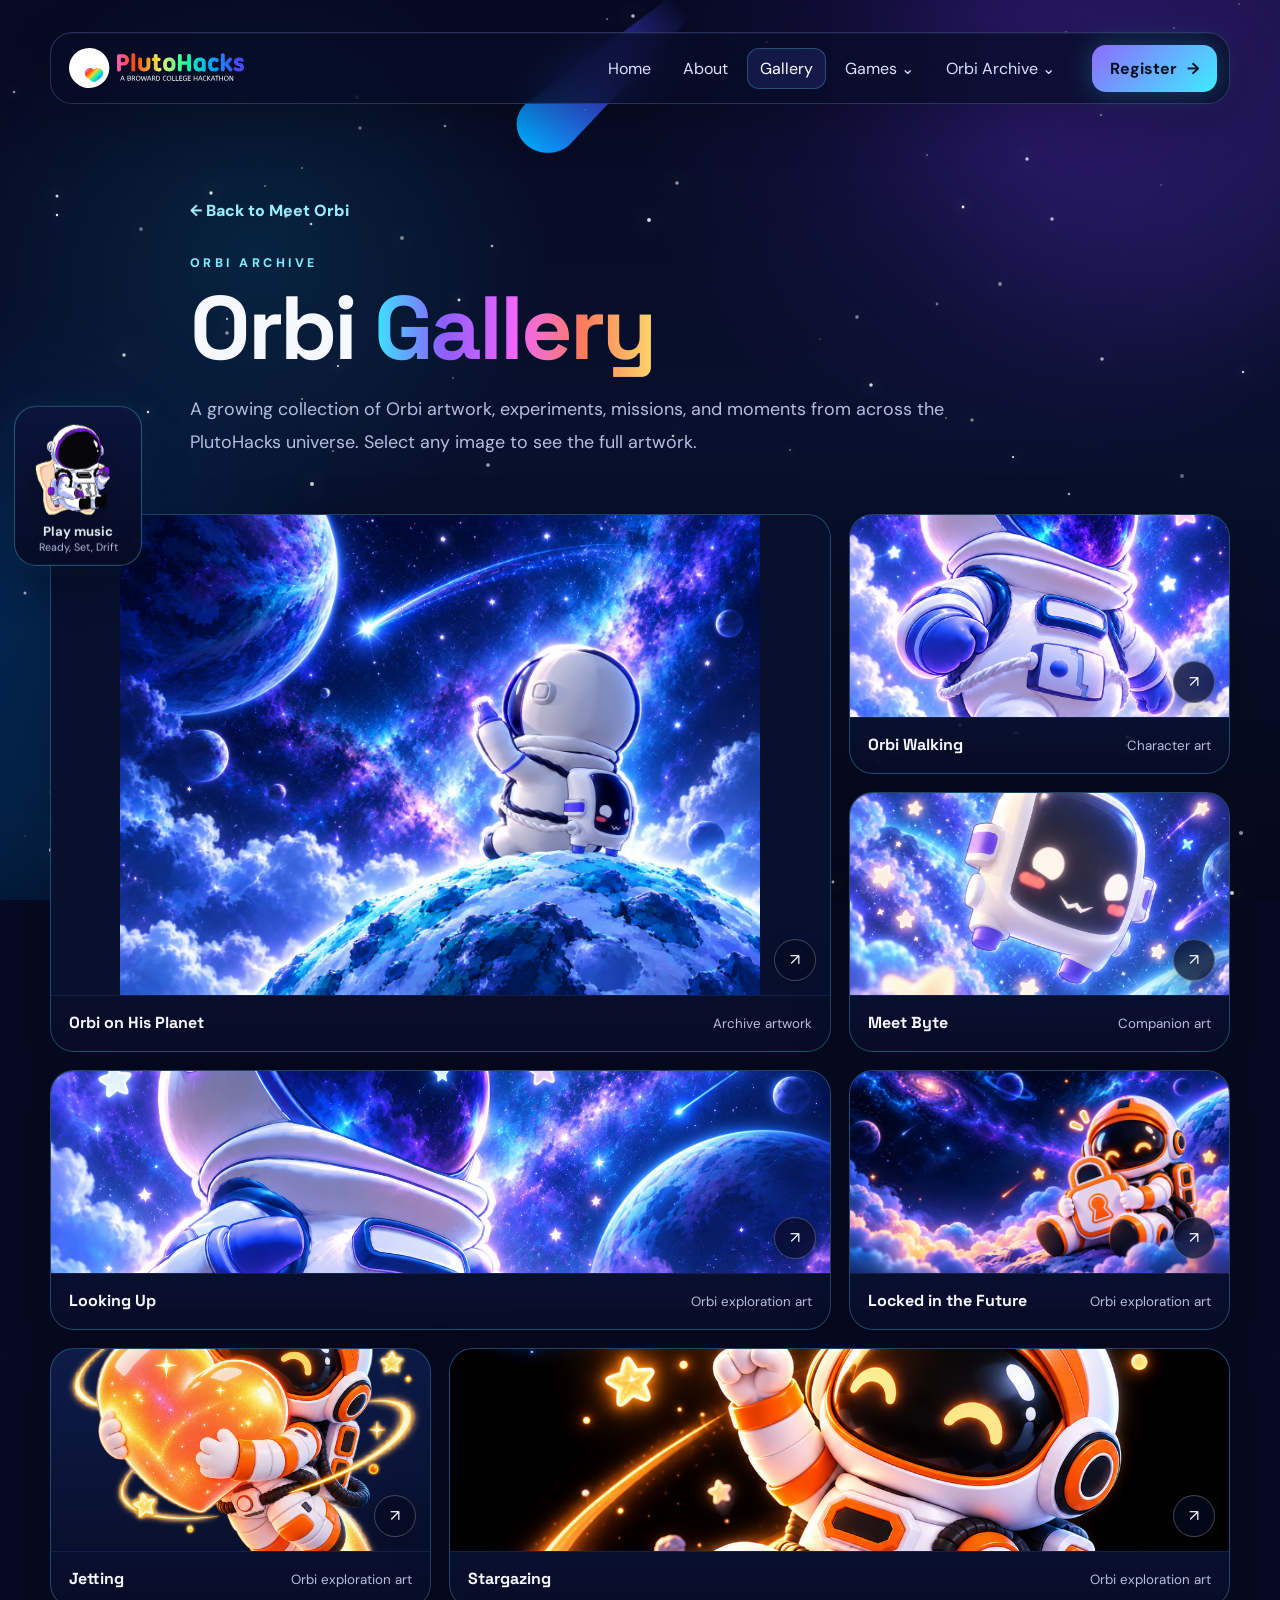
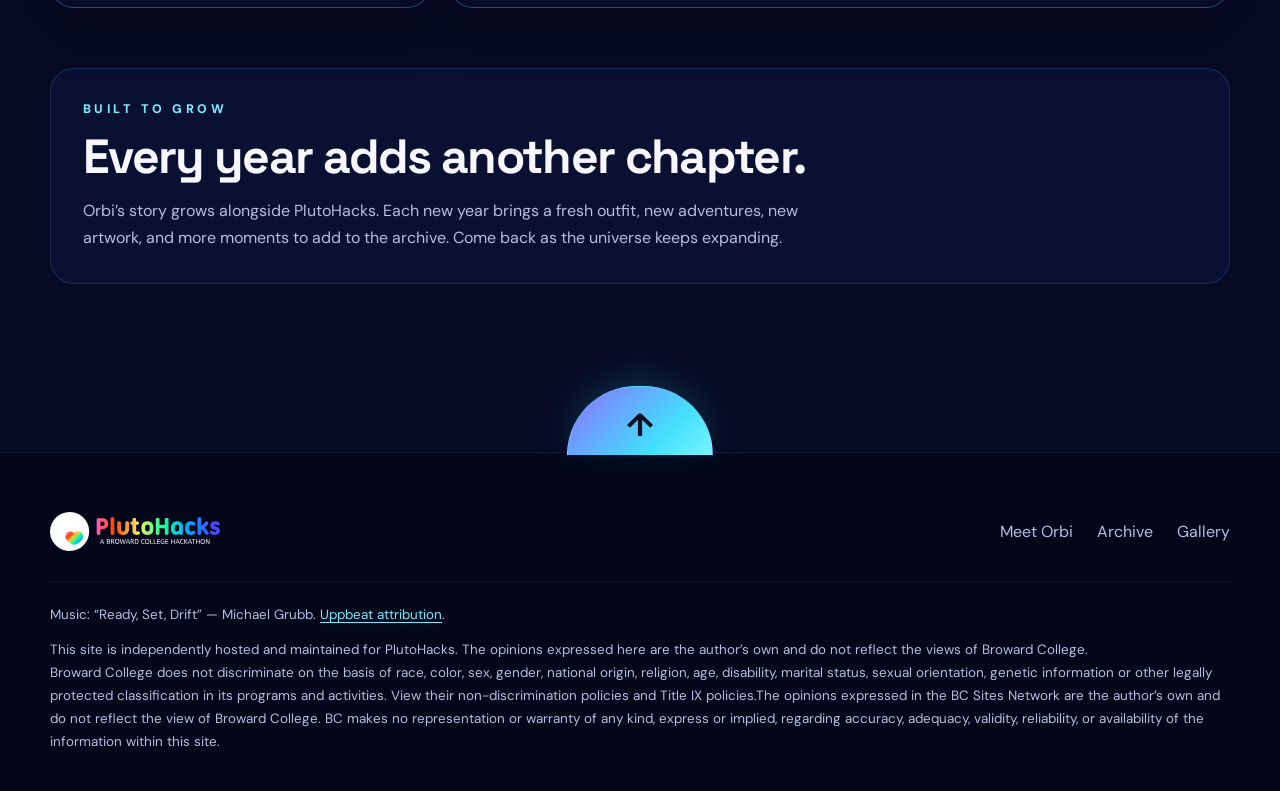
==== commit c9fd6f73: "added fixed 2025 archive link to gallery, games, and index" ====
--- a/gallery.html
+++ b/gallery.html
@@ -52,8 +52,8 @@
             Orbi Archive <span aria-hidden="true">⌄</span>
           </button>
           <div class="archive-dropdown dropdown-panel">
-            <a class="current" href="index.html"><span>2026</span><small>Current</small></a>
-            <a href="archive/2025/index.html"><span>2025</span></a>
+            <a class="current" href="index.html#evolution"><span>2026</span><small>Current</small></a>
+            <a href="https://makoaburrito.github.io/PlutoHacks2025-About-Orbi/" target="_blank" rel="noopener noreferrer"><span>2025</span></a>
           </div>
         </div>
       </div>
